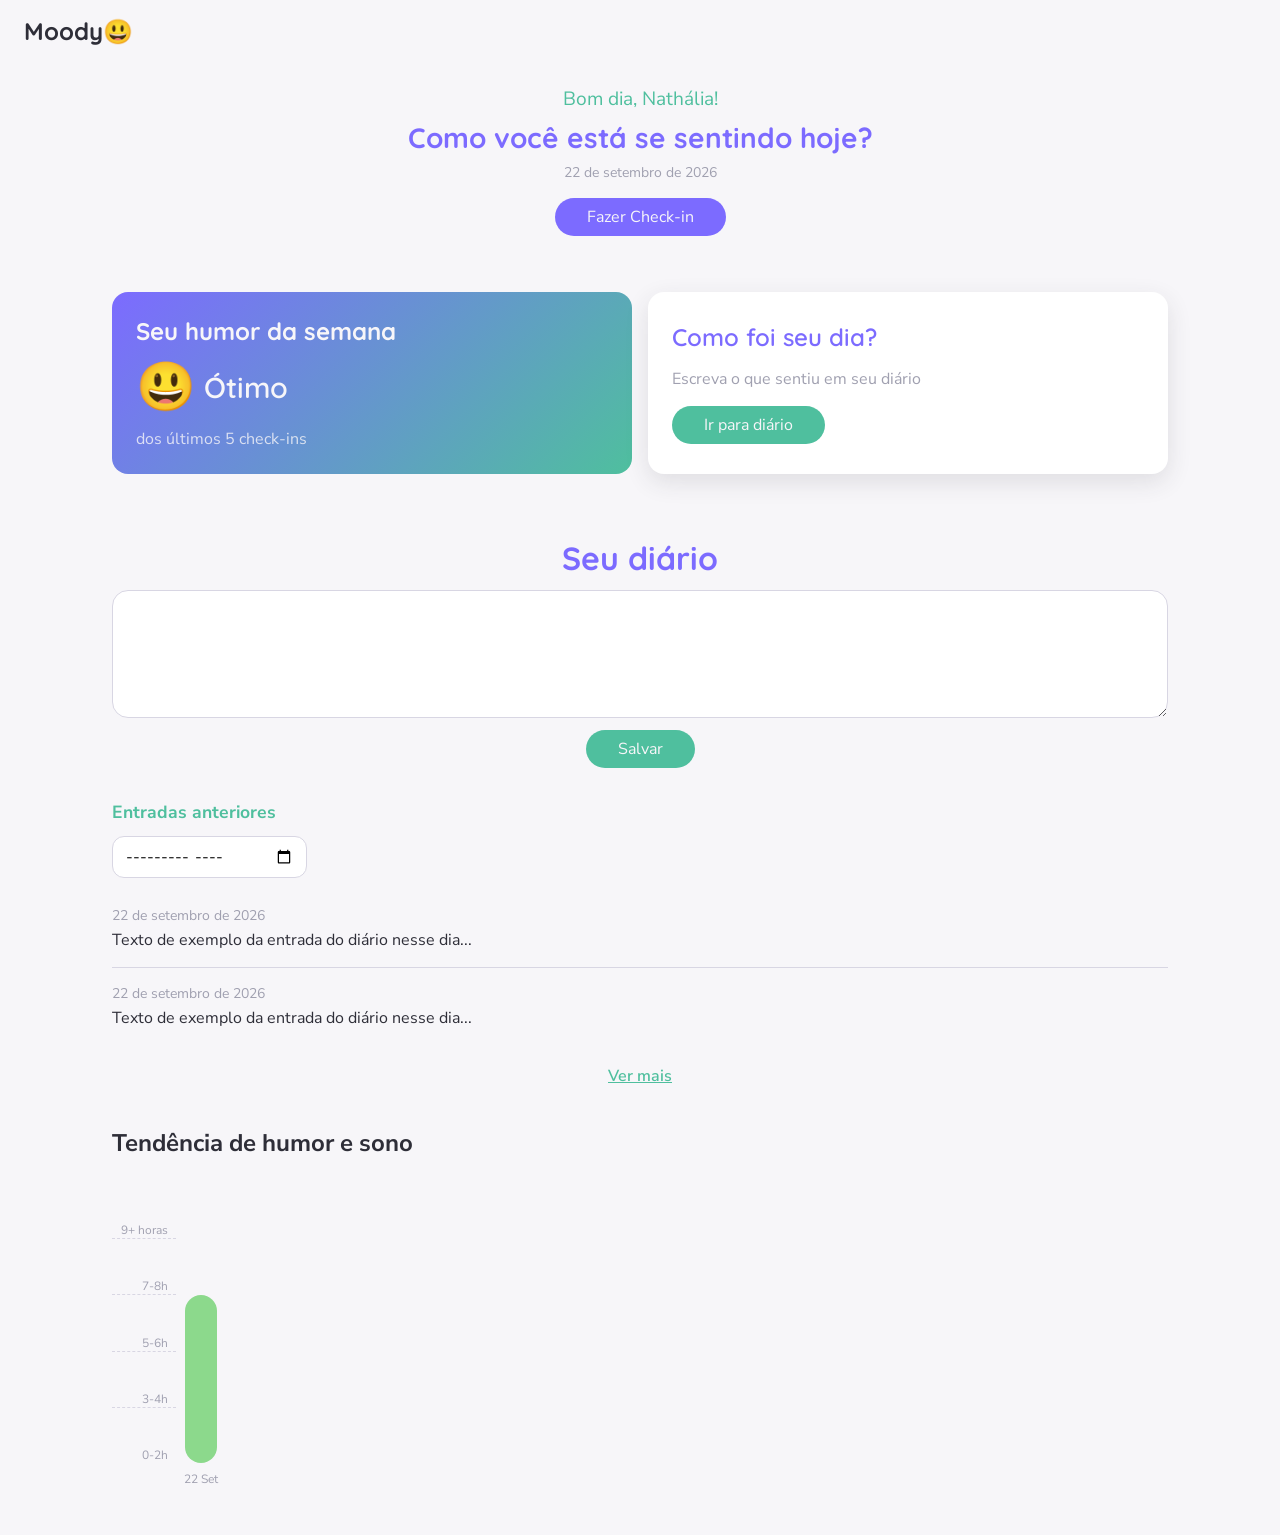
==== app.html @ 7cde843e "style: add CSS for main app page Style the main Moody page: header, greeting section with check-in b" ====
<!DOCTYPE html>
<html lang="pt-BR">
    <head>
        <meta charset="UTF-8">
        <meta name="viewport" content="width=device-width, initial-scale=1.0">
        <meta name="description" content="Seu mood tracker diário">

        <title>Moody</title>

        <link rel="preconnect" href="https://fonts.googleapis.com">
        <link rel="preconnect" href="https://fonts.gstatic.com" crossorigin>
        <link href="https://fonts.googleapis.com/css2?family=Nunito+Sans:wght@400;600&family=Quicksand:wght@500;700&display=swap" rel="stylesheet">

        <link rel="shortcut icon" href="assets/favicon.ico" type="image/x-icon">
        <link rel="stylesheet" href="style.css">
    </head>

    <body>
        <header>
            <h1>Moody&#x1F603;</h1>
        </header>

        <main>
            <section class="boas-vindas">
                <p class="saudacao">Bom dia, Nathália!</p>

                <h2>Como você está se sentindo hoje?</h2>

                <p class="data-atual">22 de setembro de 2026</p>

                <button type="button" class="btn-primario">Fazer Check-in</button>
            </section>

            <section class="cards">
                <article class="card card-humor">
                    <h2>Seu humor da semana</h2>

                    <div class="humor-resultado">
                        <span class="humor-emoji">😃</span>
                        <p class="humor-semana">Ótimo</p>
                    </div>

                    <p class="ultimos-checkins">dos últimos 5 check-ins</p>
                </article>

                <article class="card card-diario">
                    <h2>Como foi seu dia?</h2>
                    <p>Escreva o que sentiu em seu diário</p>
                    <a href="#diario" class="btn-secundario">Ir para diário</a>
                </article>
            </section>

            <section id="diario">
                <div class="escrever-diario">
                    <h2>Seu diário</h2>

                    <label for="texto-diario" class="sr-only">Como foi seu dia?</label>
                    <textarea name="texto-diario" id="texto-diario"></textarea>
                    
                    <button type="button" class="btn-secundario">Salvar</button>
                </div>

                <div class="historico-diario">
                    <h3>Entradas anteriores</h3>

                    <label for="filtro-mes" class="sr-only">Filtrar por mês</label>
                    <input type="month" id="filtro-mes" name="filtro-mes">

                    <div class="lista-entradas">
                        <article>
                            <time datetime="2026-09-22">22 de setembro de 2026</time>
                            <p>Texto de exemplo da entrada do diário nesse dia...</p>
                        </article>

                        <article>
                            <time datetime="2026-09-22">22 de setembro de 2026</time>
                            <p>Texto de exemplo da entrada do diário nesse dia...</p>
                        </article>
                    </div>

                    <button type="button" class="ver-mais">Ver mais</button>
                </div>
            </section>

            <section id="grafico">
                <h2>Tendência de humor e sono</h2>

                <div class="grafico-container">
                    <ul class="eixo-horas">
                        <li>9+ horas</li>
                        <li>7-8h</li>
                        <li>5-6h</li>
                        <li>3-4h</li>
                        <li>0-2h</li>
                    </ul>

                    <div class="grafico-scroll">
                        <div class="grafico-barras">
                            <div class="dia">
                                <div class="barra-track">
                                    <div class="barra"></div>
                                </div>
                                <span class="data">22 Set</span>
                            </div>
                        </div>
                    </div>
                </div>
            </section>
        </main>

        <dialog id="modal-checkin">
            <button type="button" aria-label="Fechar">x</button>

            <div class="tela">
                <h2>Como está seu humor hoje?</h2>

                <ul class="opcoes-humor">
                    <li><button type="button">Ótimo &#x1F603;</button></li>
                    <li><button type="button">Bom  &#X1F642;</button></li>
                    <li><button type="button">Neutro &#x1F610;</button></li>
                    <li><button type="button">Ruim &#x1F61E;</button></li>
                    <li><button type="button">Péssimo &#x1F62D;</button></li>
                </ul>

                <button type="button" class="btn-avancar">Avançar</button>
            </div>

            <div class="tela escondida">
                <h2>Quantas horas você dormiu?</h2>

                <ul class="opcoes-horas">
                    <li><button type="button">0-2h</button></li>
                    <li><button type="button">3-4h</button></li>
                    <li><button type="button">5-6h</button></li>
                    <li><button type="button">7-8h</button></li>
                    <li><button type="button">+9h</button></li>
                </ul>

                <button type="button" class="btn-salvar">Salvar</button>
            </div>
        </dialog>

        <script src="script.js"></script>
    </body>
</html>
---- style.css ----
:root {
    --cor-destaque: #7C6BFF;
    --cor-destaque-secundaria: #4FBF9E;
    --cor-texto: #2E2E38;
    --cor-fundo-base: #F7F6F9;
    --cor-bordas: #D8D6E3;
    --cor-branco: #FFFFFF;

    --cor-humor-otimo: #FFD93D;
    --cor-humor-otimo-fundo: #FFF9E0;
    --cor-humor-bom: #8CD98C;
    --cor-humor-bom-fundo: #EAF7EA;
    --cor-humor-neutro: #A0A0B0;
    --cor-humor-neutro-fundo: #F0F0F3;
    --cor-humor-ruim: #6BA3FF;
    --cor-humor-ruim-fundo: #E8F0FF;
    --cor-humor-pessimo: #FF6B6B;
    --cor-humor-pessimo-fundo: #FFE9E9;

    --fonte-titulo: 'Quicksand', sans-serif;
    --fonte-corpo: 'Nunito Sans', sans-serif; 
}

* {
    margin: 0;
    padding: 0;
    box-sizing: border-box;
}

body {
    font-family: var(--fonte-corpo);
    color: var(--cor-texto);
    background-color: var(--cor-fundo-base);
}

input,
button,
textarea {
    font: inherit;
}

ul {
    list-style: none;
}

img {
    max-width: 100%;
    display: block;
}

main {
    display: flex;
    flex-direction: column;
    gap: 2rem;
    max-width: 1200px;
    margin: 0 auto;
}

header {
    padding: 1rem 1.5rem;
    font-family: var(--fonte-titulo);
    color: var(--cor-destaque);
}

/* Página de onboarding */

main.onboarding {
    height: 100vh;
    display: flex;
    flex-direction: column;
    align-items: center;
    justify-content: center;
    padding: 0 1.5rem;
    background: linear-gradient(135deg, #EDEAFF, #E3F5EF);
}

div.onboarding-form {
    width: 90%;
    max-width: 25rem;
    display: flex;
    flex-direction: column;
    align-items: center;
    gap: 1rem;
    text-align: center;
}

div.onboarding-form h1 {
    font-family: var(--fonte-titulo);
    color: var(--cor-destaque-secundaria);
    font-size: 1.5rem;
}

div.onboarding-form h2 {
    font-family: var(--fonte-titulo);
    font-size: 1.8rem;
    color: var(--cor-destaque);
}

div.onboarding-form input {
    width: 100%;
    padding: 0.5rem 1rem;
    border: 0.0625rem solid var(--cor-bordas);
    border-radius: 1rem;
    text-align: center;
}

div.onboarding-form input:focus {
    border-color: var(--cor-destaque);
    outline: 2px solid var(--cor-destaque);
    outline-offset: 2px;
}

.btn-primario {
    padding: 0.5rem 2rem;
    border: none;
    border-radius: 1.5rem;
    color: var(--cor-fundo-base);
    background-color: var(--cor-destaque);
    cursor: pointer;
    transition: background-color 0.3s ease-in;
}

.sr-only {
    position: absolute;
    width: 1px;
    height: 1px;
    padding: 0;
    margin: -1px;
    overflow: hidden;
    clip: rect(0, 0, 0, 0);
    white-space: nowrap;
    border: 0;
}

/* Página principal */

/* Seção boas-vindas */
header h1 {
    font-size: 1.5rem;
    color: var(--cor-texto);
}

section.boas-vindas {
    display: flex;
    flex-direction: column;
    align-items: center;
    gap: 0.5rem;
    padding: 1.5rem;
}

.saudacao {
    font-family: var(--fonte-corpo);
    font-size: 1.2rem;
    color: var(--cor-destaque-secundaria);
}

section.boas-vindas h2 {
    text-align: center;
    font-family: var(--fonte-titulo);
    font-size: 1.75rem;
    color: var(--cor-destaque);
}

.data-atual {
    font-family: var(--fonte-corpo);
    font-size: 0.875rem;
    color: var(--cor-humor-neutro);
}

section.boas-vindas button {
    margin-top: 0.5rem;
}

/* Seção cards*/
section.cards {
    display: flex;
    flex-direction: column;
    gap: 1rem;
    padding: 0 1.5rem;
    margin-bottom: 2rem;
}

.card {
    flex: 1;
    padding: 1.5rem;
    border-radius: 1rem;
    display: flex;
    flex-direction: column;
    align-items: center;
    text-align: center;
    gap: 0.5rem;
}

.card-humor {
    background: linear-gradient(135deg, var(--cor-destaque), var(--cor-destaque-secundaria));
    color: var(--cor-fundo-base);
}

.card-humor h2 {
    font-family: var(--fonte-titulo);
    font-size: 1.5rem;
}

.humor-resultado {
    display: flex;
    align-items: center;
    gap: 0.5rem;
}

.humor-emoji {
    font-size: 3rem;
}

.humor-semana {
    font-family: var(--fonte-titulo);
    font-weight: 600;
    font-size: 1.8rem;
}

.ultimos-checkins {
    font-size: 1rem;
    opacity: 0.8;
}

.card-diario {
    display: flex;
    flex-direction: column;
    align-items: center;
    justify-content: center;
    gap: 1rem;
    background-color: var(--cor-branco);
    border: none;
    box-shadow: 0 0.5rem 1.5rem rgba(46, 46, 56, 0.12);
}

.card-diario h2 {
    font-family: var(--fonte-titulo);
    font-size: 1.5rem;
    font-weight: 600;
    color: var(--cor-destaque);
}

.card-diario p {
    font-size: 1rem;
    color: var(--cor-humor-neutro);
}

.btn-secundario {
    padding: 0.5rem 2rem;
    border: none;
    border-radius: 1.5rem;
    text-decoration: none;
    color: var(--cor-fundo-base);
    background-color: var(--cor-destaque-secundaria);
    cursor: pointer;
    transition: background-color 0.3s ease-in;
}

/* Seção diário */
section#diario {
    display: flex;
    flex-direction: column;
    gap: 2rem;
    padding: 0 1.5rem;
}

.escrever-diario {
    display: flex;
    flex-direction: column;
    gap: 0.75rem;
}

.escrever-diario h2 {
    text-align: center;
    font-family: var(--fonte-titulo);
    font-size: 2rem;
    color: var(--cor-destaque);
}

.escrever-diario textarea {
    width: 100%;
    min-height: 8rem;
    padding: 0.8rem;
    border: 0.0625rem solid var(--cor-bordas);
    border-radius: 1rem;
    resize: vertical;
}

.escrever-diario textarea:focus {
    border-color: var(--cor-destaque);
    outline: 2px solid var(--cor-destaque);
    outline-offset: 2px;
}

.escrever-diario .btn-secundario {
    align-self: center;
}

.historico-diario {
    display: flex;
    flex-direction: column;
    gap: 0.75rem;
}

.historico-diario h3 {
    font-size: 1.1rem;
    color: var(--cor-destaque-secundaria);
}

.historico-diario input[type="month"] {
    padding: 0.5rem 0.75rem;
    border: 0.0625rem solid var(--cor-bordas);
    border-radius: 0.75rem;
    align-self: flex-start;
}

.lista-entradas article {
    padding: 1rem 0;
    border-bottom: 0.0625rem solid var(--cor-bordas);
}

.lista-entradas article:last-child {
    border-bottom: none;
}

.lista-entradas time {
    display: block;
    font-size: 0.875rem;
    color: var(--cor-humor-neutro);
    margin-bottom: 0.25rem;
}

.lista-entradas p {
    display: -webkit-box;
    -webkit-line-clamp: 2;
    -webkit-box-orient: vertical;
    overflow: hidden;
}

.lista-entradas p.expandido {
    -webkit-line-clamp: unset;
    display: block;
}

.ver-mais {
    align-self: center;
    padding: 0.5rem;
    border: none;
    background: none;
    color: var(--cor-destaque-secundaria);
    font-weight: 600;
    text-decoration: underline;
    cursor: pointer;
}

.ver-mais:hover {
    color: var(--cor-destaque);
}

/* Seção gráfico */
section#grafico {
    display: flex;
    flex-direction: column;
    gap: 1.5rem;
    padding: 0 1.5rem;
    padding-bottom: 3rem;
}

.grafico-container {
    display: flex;
    gap: 0.5rem;
}

.eixo-horas {
    display: flex;
    flex-direction: column;
    width: 4rem;
    height: 17.5rem;
    flex-shrink: 0;
}

.eixo-horas li {
    flex: 1;
    display: flex;
    align-items: flex-end;
    justify-content: flex-end;
    font-size: 0.75rem;
    color: var(--cor-humor-neutro);
    padding-right: 0.5rem;
    border-bottom: 0.0625rem dashed var(--cor-bordas);
}

.eixo-horas li:last-child {
    border-bottom: none;
}

.grafico-scroll {
    overflow-x: auto;
    flex: 1;
}

.grafico-barras {
    display: flex;
    align-items: flex-end;
    gap: 1rem;
}

.dia {
    display: flex;
    flex-direction: column;
    align-items: center;
    gap: 0.5rem;
}

.barra-track {
    height: 17.5rem;
    display: flex;
    align-items: flex-end;
}

.barra {
    width: 2rem;
    height: 60%;
    border-radius: 1rem;
    background-color: var(--cor-humor-bom);
}

.data {
    font-size: 0.75rem;
    color: var(--cor-humor-neutro);
}


@media (min-width: 1024px) {
    main {
        padding: 0 3rem;
    }

    div.onboarding-form {
        max-width: 550px;
    }

    div.onboarding-form h2 {
        font-size: 2.5rem;
    }

    .btn-primario:hover {
        background-color: var(--cor-destaque-secundaria);
    }

    section.cards {
        flex-direction: row;
    }

    .card {
        align-items: flex-start;
        text-align: left;
    }

    .btn-secundario:hover {
        background-color: var(--cor-destaque);
    }
}
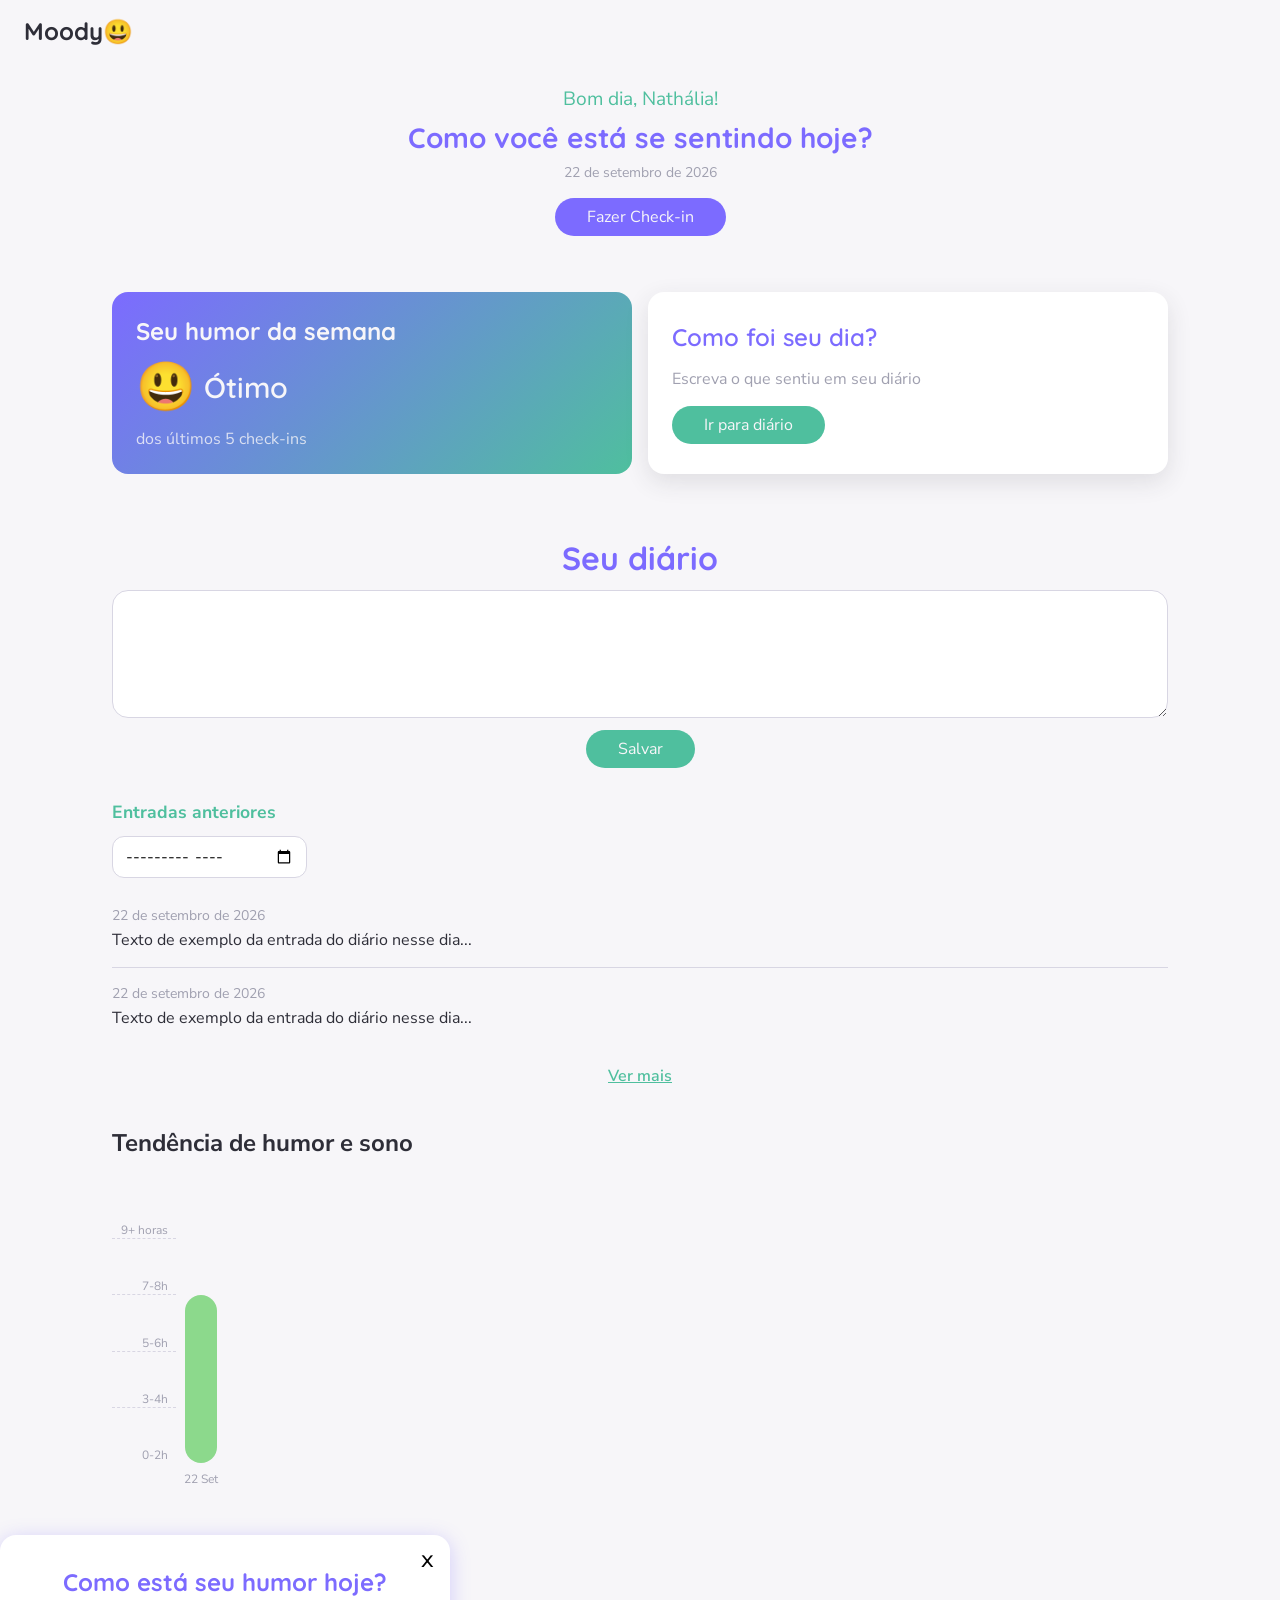
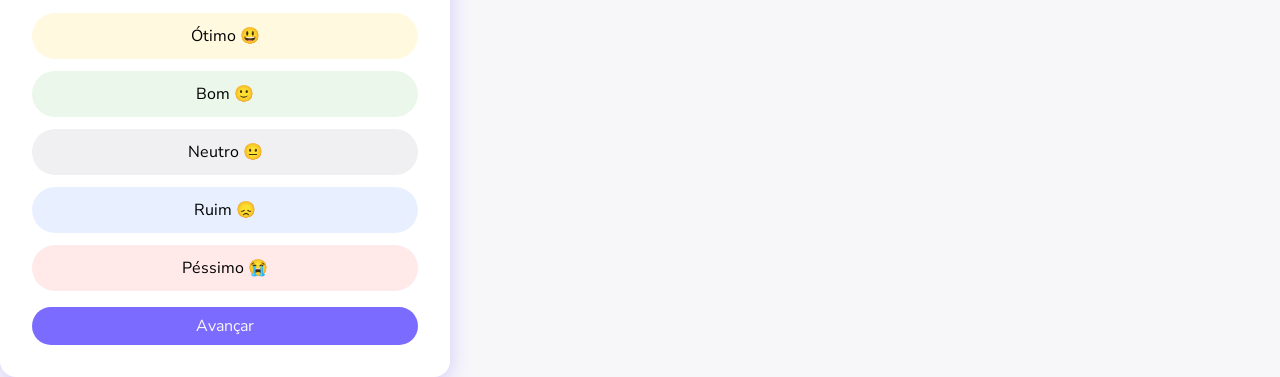
==== commit a35f87d0: "style: add CSS for check-in modal Style the check-in dialog: centered modal with backdrop, close but" ====
--- a/app.html
+++ b/app.html
@@ -108,35 +108,35 @@
             </section>
         </main>
 
-        <dialog id="modal-checkin">
-            <button type="button" aria-label="Fechar">x</button>
+        <dialog id="modal-checkin" open>
+            <button type="button" aria-label="Fechar" class="btn-fechar">x</button>
 
             <div class="tela">
                 <h2>Como está seu humor hoje?</h2>
 
                 <ul class="opcoes-humor">
-                    <li><button type="button">Ótimo &#x1F603;</button></li>
-                    <li><button type="button">Bom  &#X1F642;</button></li>
-                    <li><button type="button">Neutro &#x1F610;</button></li>
-                    <li><button type="button">Ruim &#x1F61E;</button></li>
-                    <li><button type="button">Péssimo &#x1F62D;</button></li>
+                    <li><button type="button" class="opcao-humor otimo">Ótimo 😃</button></li>
+                    <li><button type="button" class="opcao-humor bom">Bom 🙂</button></li>
+                    <li><button type="button" class="opcao-humor neutro">Neutro 😐</button></li>
+                    <li><button type="button" class="opcao-humor ruim">Ruim 😞</button></li>
+                    <li><button type="button" class="opcao-humor pessimo">Péssimo 😭</button></li>
                 </ul>
 
-                <button type="button" class="btn-avancar">Avançar</button>
+                <button type="button" class="btn-avancar btn-primario">Avançar</button>
             </div>
 
             <div class="tela escondida">
                 <h2>Quantas horas você dormiu?</h2>
 
                 <ul class="opcoes-horas">
-                    <li><button type="button">0-2h</button></li>
-                    <li><button type="button">3-4h</button></li>
-                    <li><button type="button">5-6h</button></li>
-                    <li><button type="button">7-8h</button></li>
-                    <li><button type="button">+9h</button></li>
+                    <li><button type="button" class="opcao-horas">0-2h</button></li>
+                    <li><button type="button" class="opcao-horas">3-4h</button></li>
+                    <li><button type="button" class="opcao-horas">5-6h</button></li>
+                    <li><button type="button" class="opcao-horas">7-8h</button></li>
+                    <li><button type="button" class="opcao-horas">+9h</button></li>
                 </ul>
 
-                <button type="button" class="btn-salvar">Salvar</button>
+                <button type="button" class="btn-salvar btn-primario">Salvar</button>
             </div>
         </dialog>
 
--- a/style.css
+++ b/style.css
@@ -430,6 +430,102 @@
     color: var(--cor-humor-neutro);
 }
 
+/* Modal ckeck-in */
+dialog#modal-checkin {
+    position: relative;
+    max-width: 28.125rem;
+    width: 90%;
+    padding: 2rem;
+    border-radius: 1rem;
+    border: none;
+    box-shadow: 0rem 0.25rem 1.25rem rgba(124, 107, 255, 0.31);
+}
+
+dialog::backdrop {
+    background-color: rgba(46, 46, 56, 0.5);
+}
+
+.btn-fechar {
+    top: 0.5rem;
+    right: 1rem;
+    position: absolute;
+    font-size: 1.5rem;
+    background: none;
+    border: none;
+    cursor: pointer;
+}
+
+.tela {
+    display: flex;
+    flex-direction: column;
+    gap: 1rem;
+}
+
+.escondida {
+    display: none;
+}
+
+.tela h2 {
+    text-align: center;
+    font-family: var(--fonte-titulo);
+    font-size: 1.5rem;
+    color: var(--cor-destaque);
+}
+
+.opcoes-humor {
+    display: flex;
+    flex-direction: column;
+    gap: 0.75rem;
+}
+
+.opcao-humor {
+    width: 100%;
+    padding: 0.75rem;
+    border: none;
+    border-radius: 2rem;
+    font-size: 1rem;
+    cursor: pointer;
+}
+
+.opcao-humor.otimo { background-color: var(--cor-humor-otimo-fundo); }
+.opcao-humor.bom { background-color: var(--cor-humor-bom-fundo); }
+.opcao-humor.neutro { background-color: var(--cor-humor-neutro-fundo); }
+.opcao-humor.ruim { background-color: var(--cor-humor-ruim-fundo); }
+.opcao-humor.pessimo { background-color: var(--cor-humor-pessimo-fundo); }
+
+.opcao-humor.otimo.selecionado { background-color: var(--cor-humor-otimo); }
+.opcao-humor.bom.selecionado { background-color: var(--cor-humor-bom); }
+.opcao-humor.neutro.selecionado { background-color: var(--cor-humor-neutro); }
+.opcao-humor.ruim.selecionado { background-color: var(--cor-humor-ruim); }
+.opcao-humor.pessimo.selecionado { background-color: var(--cor-humor-pessimo); }
+
+.opcao-humor.selecionado {
+    color: var(--cor-fundo-base);
+    font-weight: 600;
+}
+
+.opcoes-horas {
+    display: flex;
+    flex-direction: column;
+    gap: 0.75rem;
+}
+
+.opcao-horas {
+    width: 100%;
+    padding: 0.75rem;
+    border: 0.0625rem solid var(--cor-bordas);
+    border-radius: 2rem;
+    font-size: 1rem;
+    background-color: var(--cor-branco);
+    cursor: pointer;
+}
+
+.opcao-horas.selecionado {
+    background-color: var(--cor-destaque);
+    border-color: var(--cor-destaque);
+    color: var(--cor-fundo-base);
+    font-weight: 600;
+}
 
 @media (min-width: 1024px) {
     main {
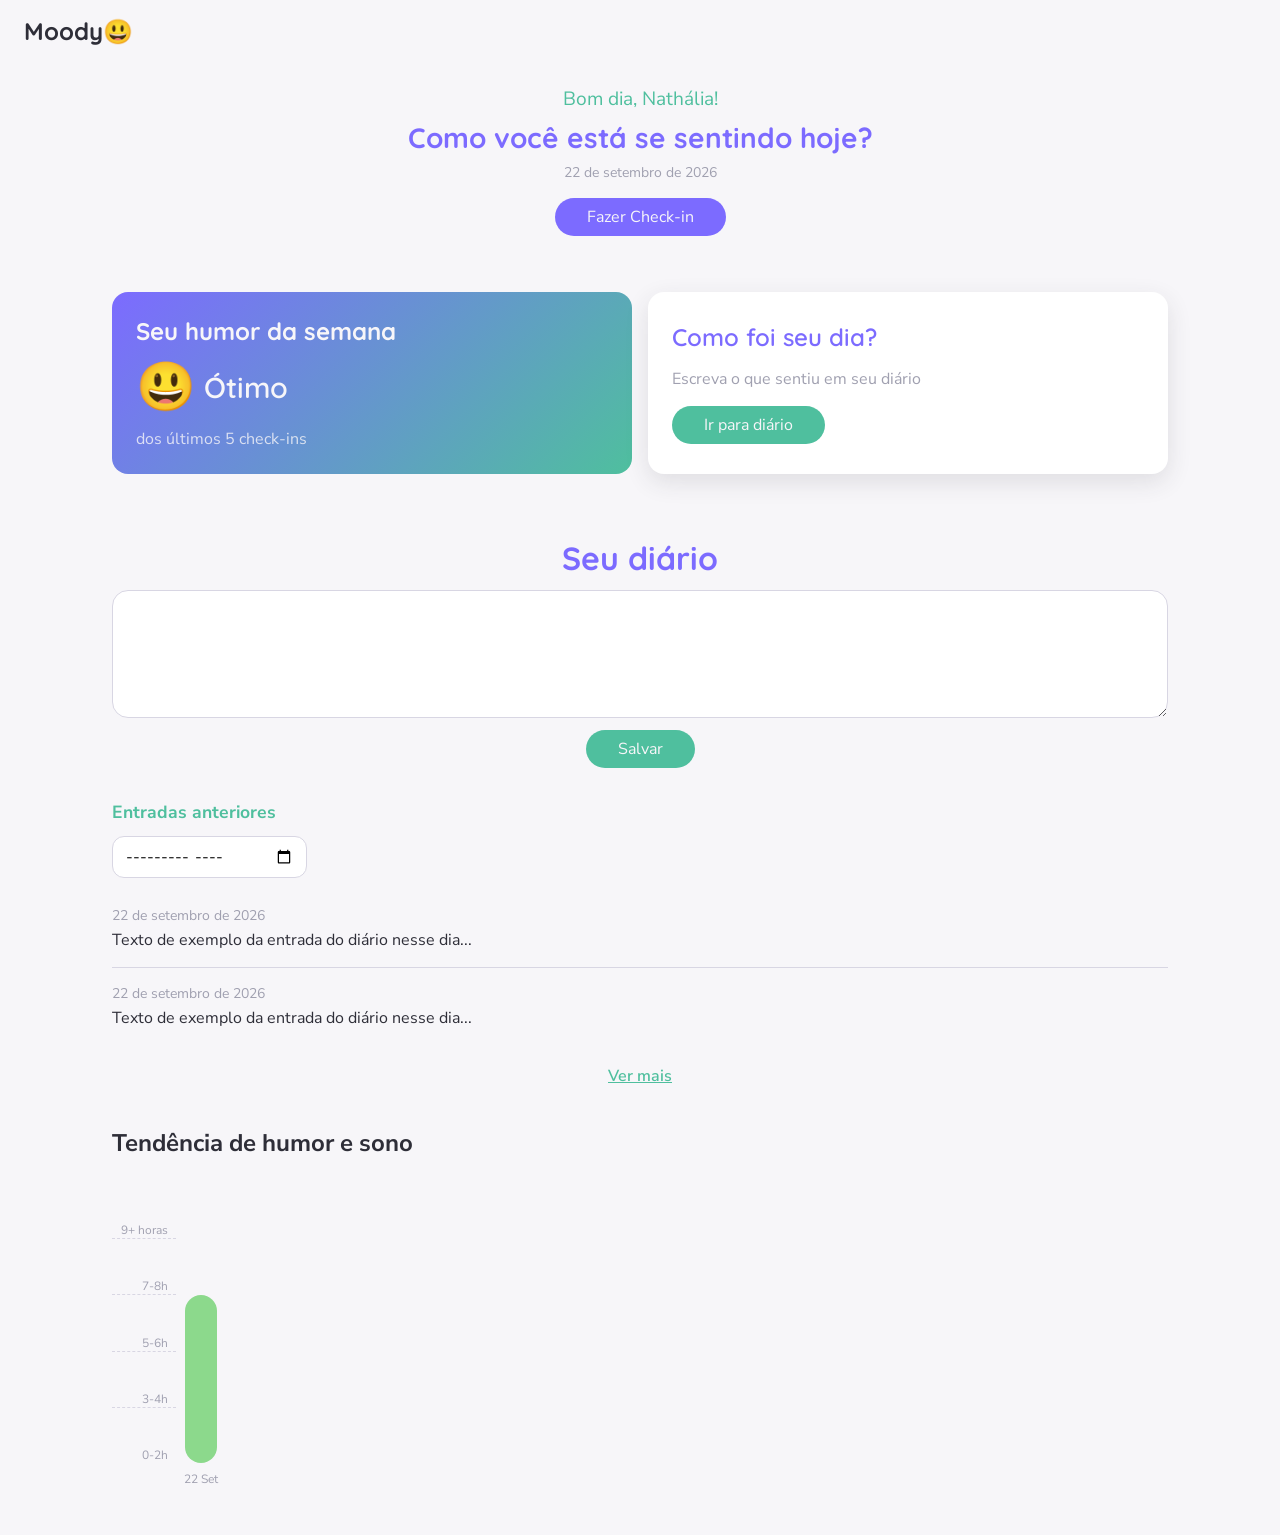
==== commit 34198c1a: "feat: implement onboarding name capture and redirect Add onboarding.js: captures the name typed in t" ====
--- a/app.html
+++ b/app.html
@@ -108,7 +108,7 @@
             </section>
         </main>
 
-        <dialog id="modal-checkin" open>
+        <dialog id="modal-checkin">
             <button type="button" aria-label="Fechar" class="btn-fechar">x</button>
 
             <div class="tela">
@@ -140,6 +140,6 @@
             </div>
         </dialog>
 
-        <script src="script.js"></script>
+        <script src="app.js"></script>
     </body>
 </html>
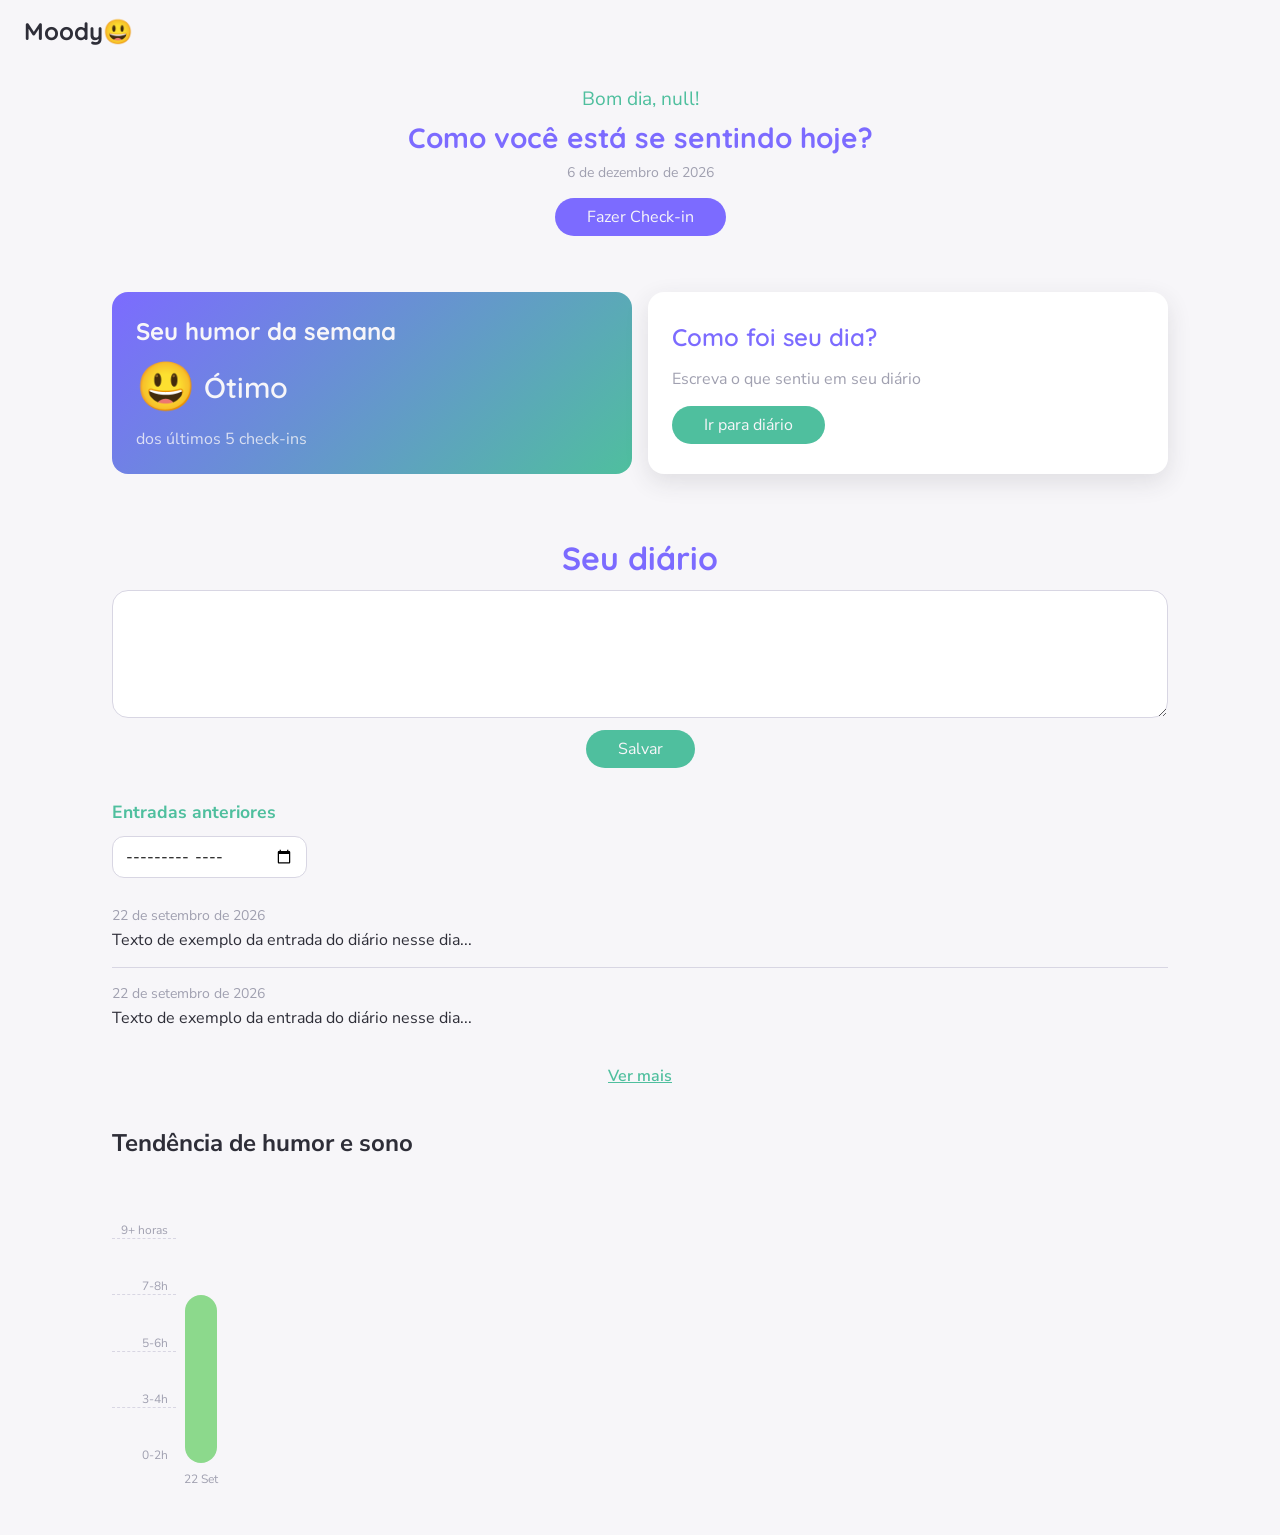
==== commit a15e2336: "feat: implement mood selection in check-in modal Add click handling for the mood options in the chec" ====
--- a/app.html
+++ b/app.html
@@ -28,7 +28,7 @@
 
                 <p class="data-atual">22 de setembro de 2026</p>
 
-                <button type="button" class="btn-primario">Fazer Check-in</button>
+                <button type="button" id="btn-abrir-checkin" class="btn-primario">Fazer Check-in</button>
             </section>
 
             <section class="cards">
@@ -109,7 +109,7 @@
         </main>
 
         <dialog id="modal-checkin">
-            <button type="button" aria-label="Fechar" class="btn-fechar">x</button>
+            <button type="button" aria-label="Fechar" id="btn-fechar-checkin" class="btn-fechar">x</button>
 
             <div class="tela">
                 <h2>Como está seu humor hoje?</h2>
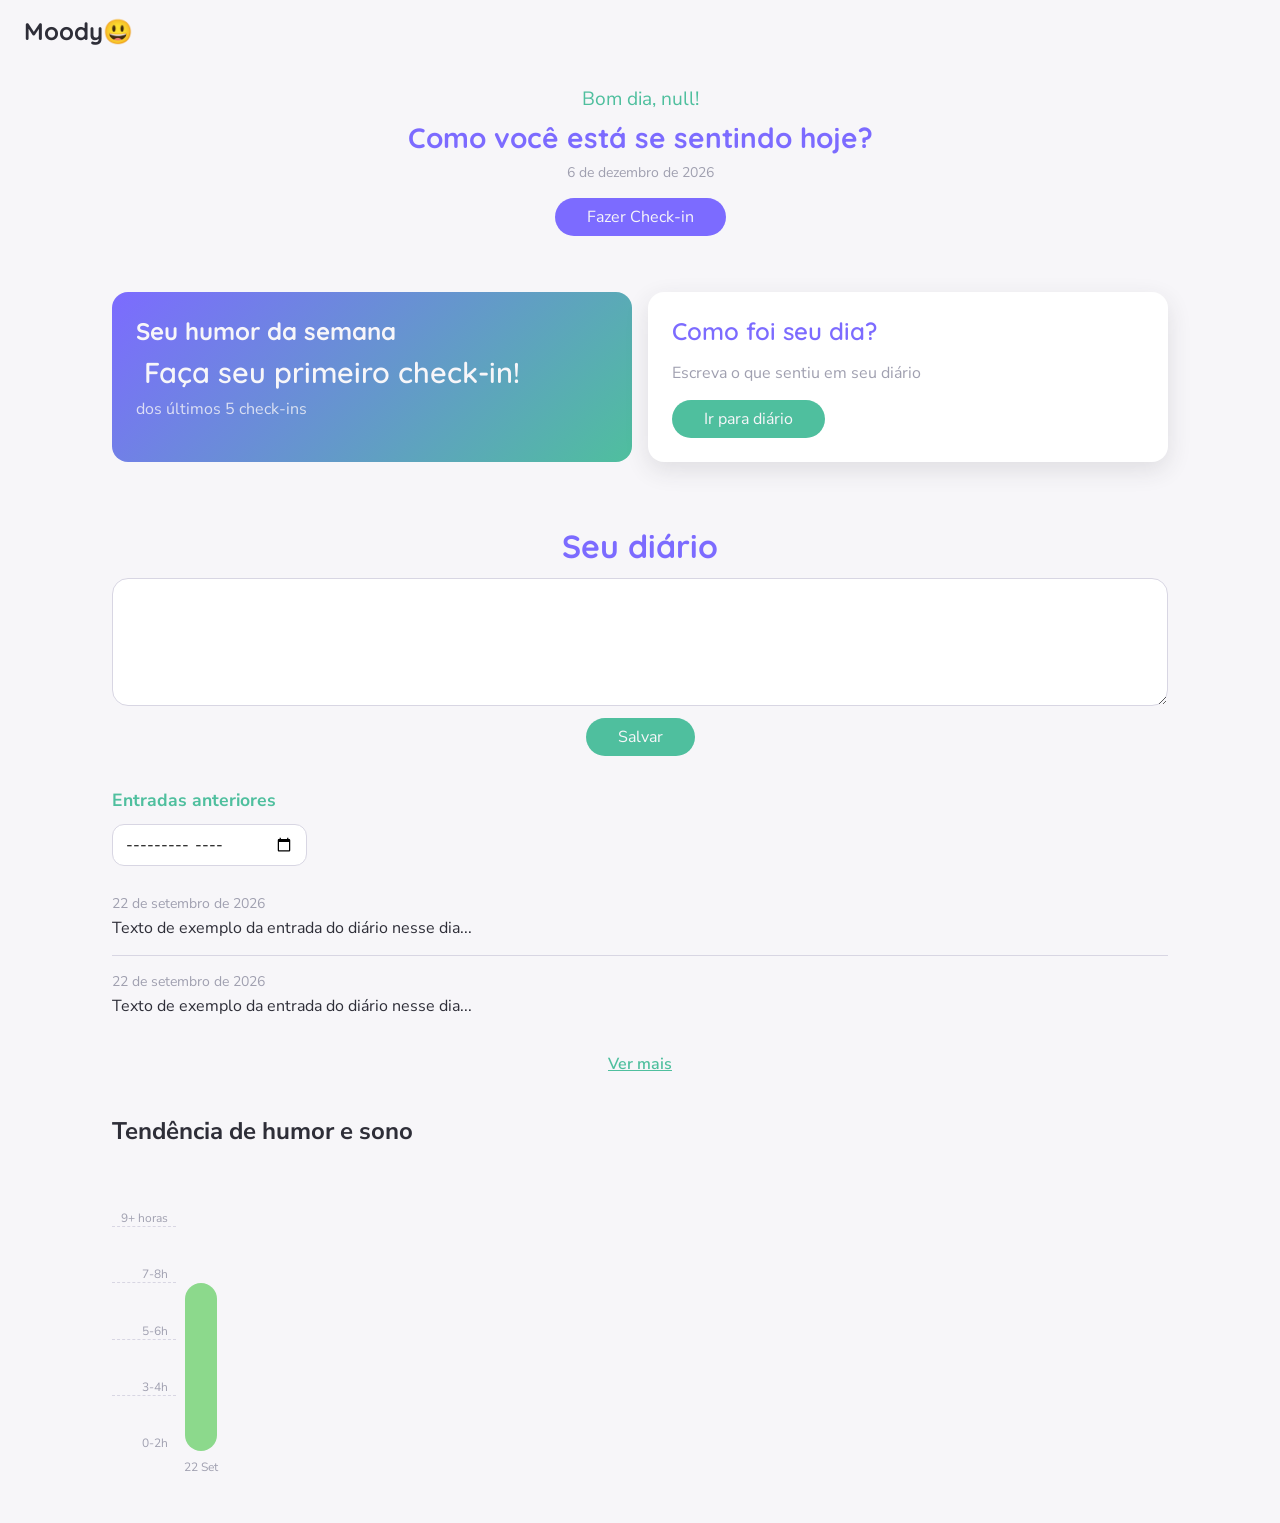
==== commit b1671292: "feat: add dynamic background color based on predominant mood Extend atualizarHumorPredominante() (re" ====
--- a/app.html
+++ b/app.html
@@ -36,8 +36,8 @@
                     <h2>Seu humor da semana</h2>
 
                     <div class="humor-resultado">
-                        <span class="humor-emoji">😃</span>
-                        <p class="humor-semana">Ótimo</p>
+                        <span class="humor-emoji"></span>
+                        <p class="humor-semana"></p>
                     </div>
 
                     <p class="ultimos-checkins">dos últimos 5 check-ins</p>
@@ -115,11 +115,11 @@
                 <h2>Como está seu humor hoje?</h2>
 
                 <ul class="opcoes-humor">
-                    <li><button type="button" class="opcao-humor otimo">Ótimo 😃</button></li>
-                    <li><button type="button" class="opcao-humor bom">Bom 🙂</button></li>
-                    <li><button type="button" class="opcao-humor neutro">Neutro 😐</button></li>
-                    <li><button type="button" class="opcao-humor ruim">Ruim 😞</button></li>
-                    <li><button type="button" class="opcao-humor pessimo">Péssimo 😭</button></li>
+                    <li><button type="button" class="opcao-humor otimo" data-humor="otimo">Ótimo 😃</button></li>
+                    <li><button type="button" class="opcao-humor bom" data-humor="bom">Bom 🙂</button></li>
+                    <li><button type="button" class="opcao-humor neutro" data-humor="neutro">Neutro 😐</button></li>
+                    <li><button type="button" class="opcao-humor ruim" data-humor="ruim">Ruim 😞</button></li>
+                    <li><button type="button" class="opcao-humor pessimo" data-humor="pessimo">Péssimo 😭</button></li>
                 </ul>
 
                 <button type="button" class="btn-avancar btn-primario">Avançar</button>
@@ -129,11 +129,11 @@
                 <h2>Quantas horas você dormiu?</h2>
 
                 <ul class="opcoes-horas">
-                    <li><button type="button" class="opcao-horas">0-2h</button></li>
-                    <li><button type="button" class="opcao-horas">3-4h</button></li>
-                    <li><button type="button" class="opcao-horas">5-6h</button></li>
-                    <li><button type="button" class="opcao-horas">7-8h</button></li>
-                    <li><button type="button" class="opcao-horas">+9h</button></li>
+                    <li><button type="button" class="opcao-horas" data-horas="0-2">0-2h</button></li>
+                    <li><button type="button" class="opcao-horas" data-horas="3-4">3-4h</button></li>
+                    <li><button type="button" class="opcao-horas" data-horas="5-6">5-6h</button></li>
+                    <li><button type="button" class="opcao-horas" data-horas="7-8">7-8h</button></li>
+                    <li><button type="button" class="opcao-horas" data-horas="9">+9h</button></li>
                 </ul>
 
                 <button type="button" class="btn-salvar btn-primario">Salvar</button>
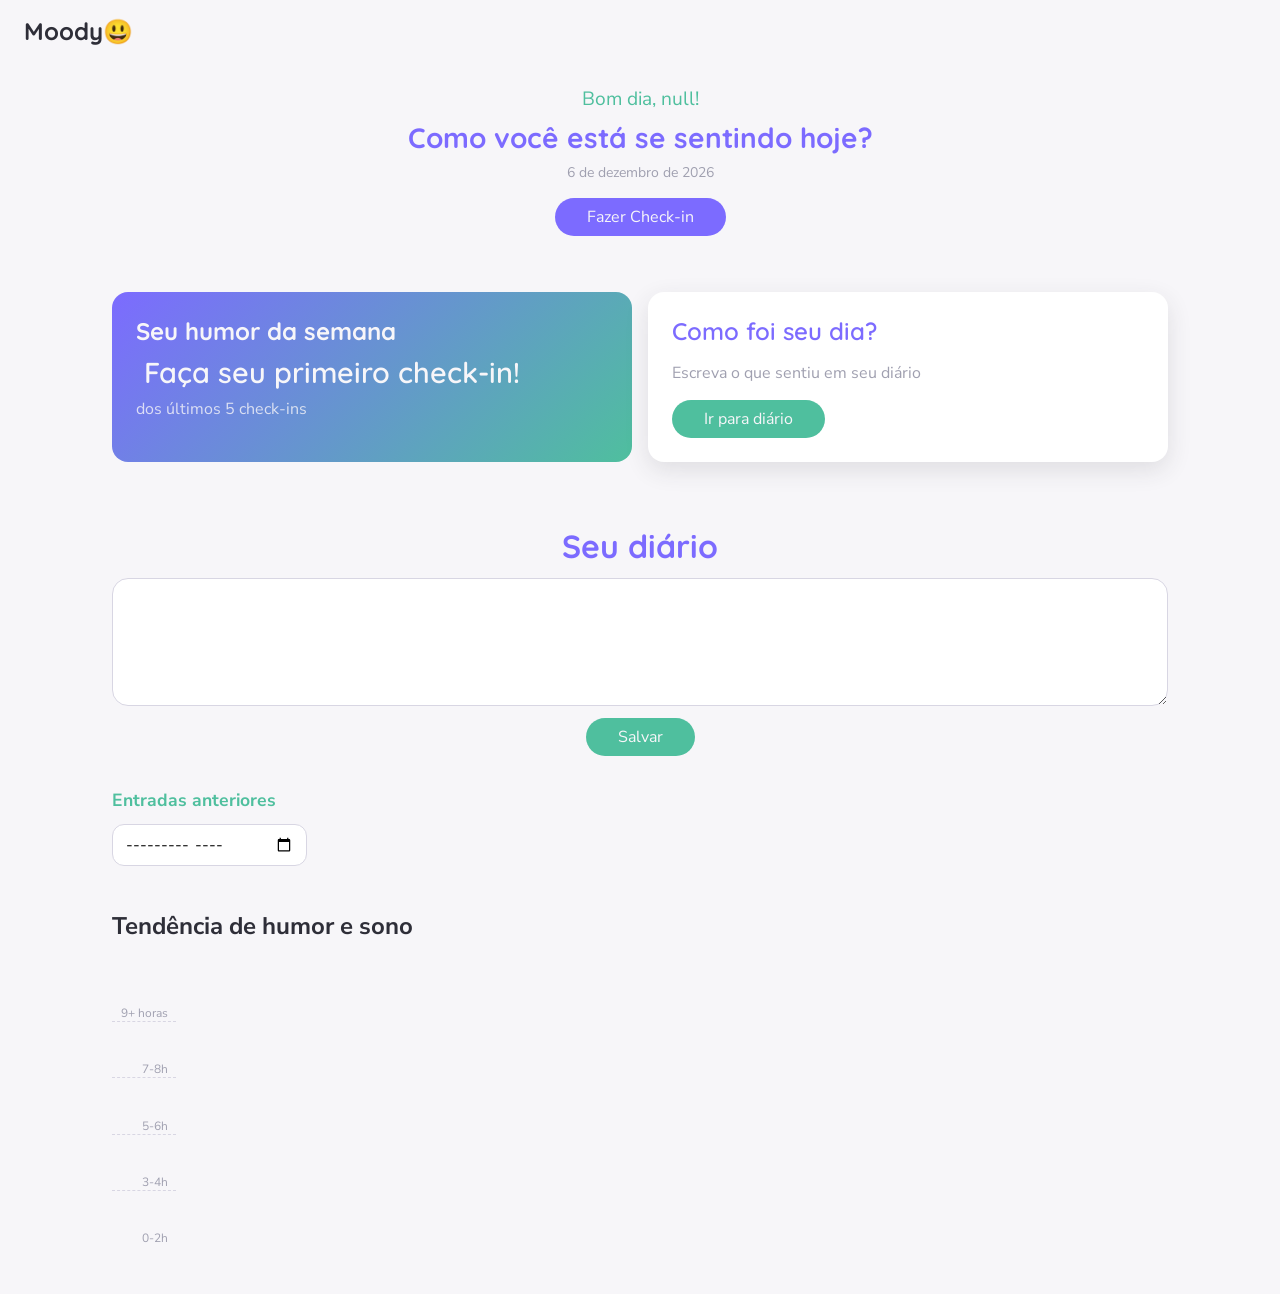
==== commit f2429b00: "fix: scope main max-width to app page only Add an "app" class to the main.html main element and scop" ====
--- a/app.html
+++ b/app.html
@@ -20,7 +20,7 @@
             <h1>Moody&#x1F603;</h1>
         </header>
 
-        <main>
+        <main class="app">
             <section class="boas-vindas">
                 <p class="saudacao">Bom dia, Nathália!</p>
 
@@ -57,7 +57,7 @@
                     <label for="texto-diario" class="sr-only">Como foi seu dia?</label>
                     <textarea name="texto-diario" id="texto-diario"></textarea>
                     
-                    <button type="button" class="btn-secundario">Salvar</button>
+                    <button type="button" id="btn-salvar-diario" class="btn-secundario">Salvar</button>
                 </div>
 
                 <div class="historico-diario">
--- a/style.css
+++ b/style.css
@@ -52,6 +52,9 @@
     display: flex;
     flex-direction: column;
     gap: 2rem;
+}
+
+main.app {
     max-width: 1200px;
     margin: 0 auto;
 }
@@ -432,7 +435,10 @@
 
 /* Modal ckeck-in */
 dialog#modal-checkin {
-    position: relative;
+    position: fixed;
+    top: 50%;
+    left: 50%;
+    transform: translate(-50%, -50%);
     max-width: 28.125rem;
     width: 90%;
     padding: 2rem;
@@ -528,7 +534,7 @@
 }
 
 @media (min-width: 1024px) {
-    main {
+    main.app {
         padding: 0 3rem;
     }
 
